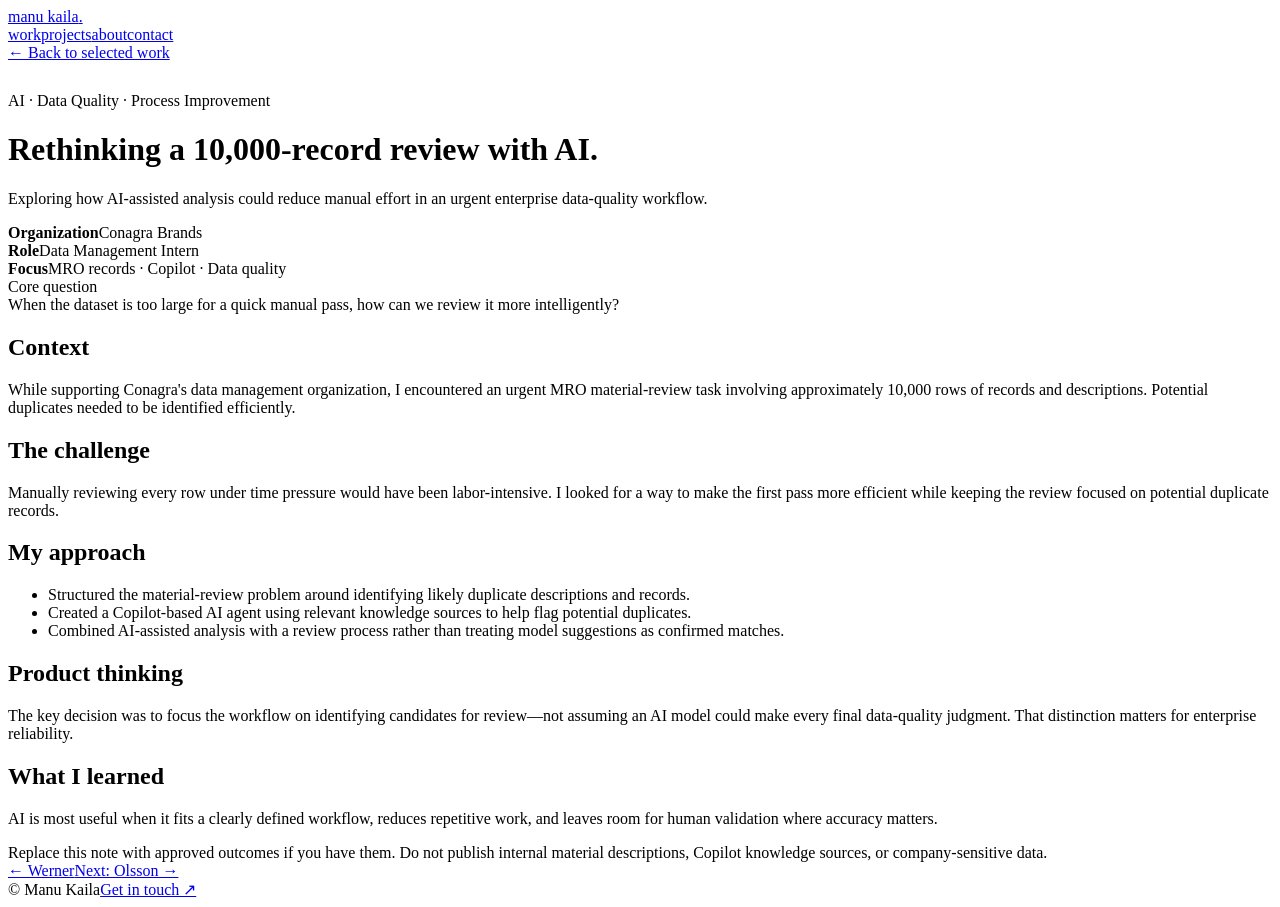
==== conagra.html @ 5d1b6601 "Initial Portfolio Upload Try 3" ====
<!doctype html><html lang="en"><head><meta charset="utf-8"><meta name="viewport" content="width=device-width, initial-scale=1"><title>Conagra Brands | Manu Kaila</title><link rel="stylesheet" href="../assets/style.css"></head><body><div class="wrap"><header class="nav"><a class="brand" href="../index.html">manu kaila<span style="color:var(--accent)">.</span></a><nav class="links"><a href="../index.html#work">work</a><a href="../index.html#projects">projects</a><a href="../index.html#about">about</a><a href="../index.html#contact">contact</a></nav></header><main><div class="case-hero"><a class="back" href="../index.html#work">← Back to selected work</a><div class="eyebrow" style="margin-top:30px">AI · Data Quality · Process Improvement</div><h1>Rethinking a 10,000-record review with AI.</h1><p class="lede">Exploring how AI-assisted analysis could reduce manual effort in an urgent enterprise data-quality workflow.</p></div><div class="meta"><div><strong>Organization</strong><span>Conagra Brands</span></div><div><strong>Role</strong><span>Data Management Intern</span></div><div><strong>Focus</strong><span>MRO records · Copilot · Data quality</span></div></div><div class="case-banner"><div class="banner-top">Core question</div><div class="banner-text">When the dataset is too large for a quick manual pass, how can we review it more intelligently?</div></div><article class="article"><h2>Context</h2><p>While supporting Conagra's data management organization, I encountered an urgent MRO material-review task involving approximately 10,000 rows of records and descriptions. Potential duplicates needed to be identified efficiently.</p><h2>The challenge</h2><p>Manually reviewing every row under time pressure would have been labor-intensive. I looked for a way to make the first pass more efficient while keeping the review focused on potential duplicate records.</p><h2>My approach</h2><ul><li>Structured the material-review problem around identifying likely duplicate descriptions and records.</li><li>Created a Copilot-based AI agent using relevant knowledge sources to help flag potential duplicates.</li><li>Combined AI-assisted analysis with a review process rather than treating model suggestions as confirmed matches.</li></ul><h2>Product thinking</h2><p>The key decision was to focus the workflow on identifying candidates for review—not assuming an AI model could make every final data-quality judgment. That distinction matters for enterprise reliability.</p><h2>What I learned</h2><div class="takeaway"><p>AI is most useful when it fits a clearly defined workflow, reduces repetitive work, and leaves room for human validation where accuracy matters.</p></div><div class="notice">Replace this note with approved outcomes if you have them. Do not publish internal material descriptions, Copilot knowledge sources, or company-sensitive data.</div><div class="next"><a href="werner.html">← Werner</a><a href="olsson.html">Next: Olsson →</a></div></article></main><footer class="footer"><span>© <span id="year"></span> Manu Kaila</span><a href="../index.html#contact">Get in touch ↗</a></footer></div><script src="../assets/main.js"></script></body></html>
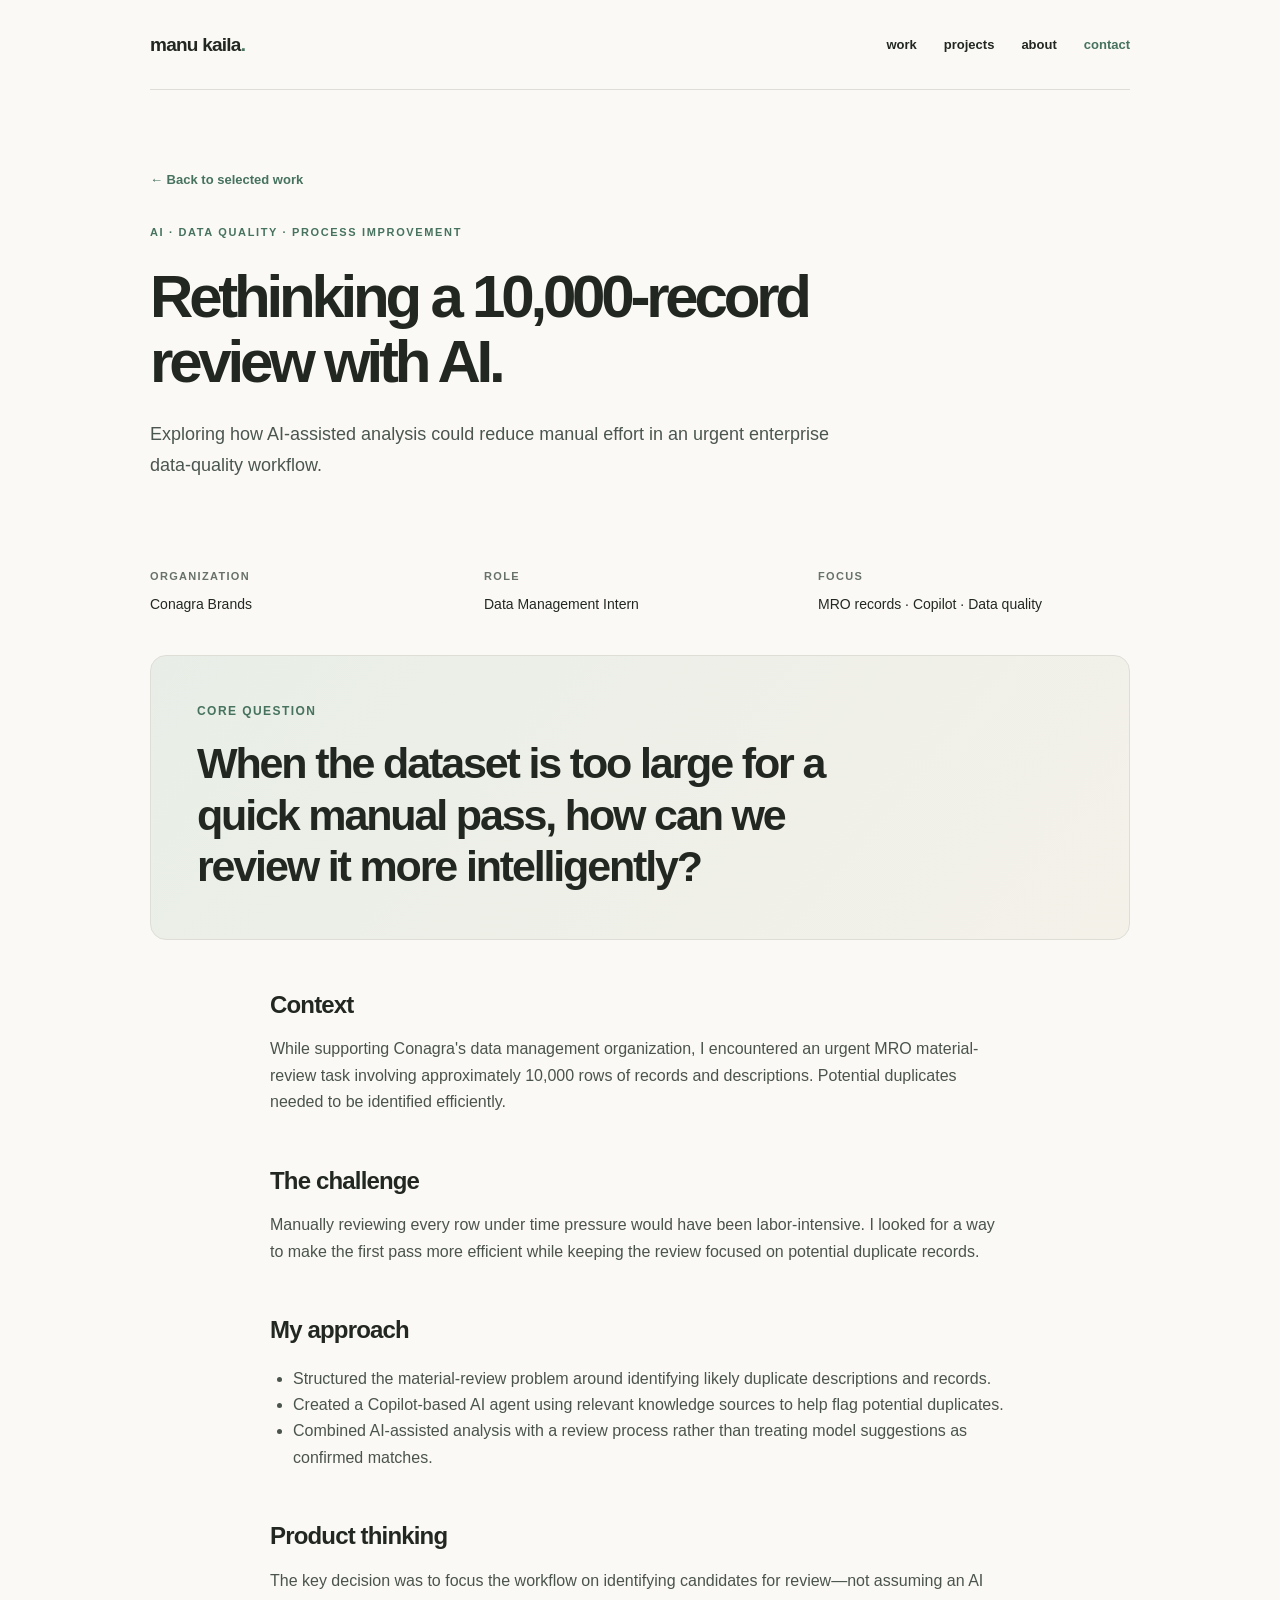
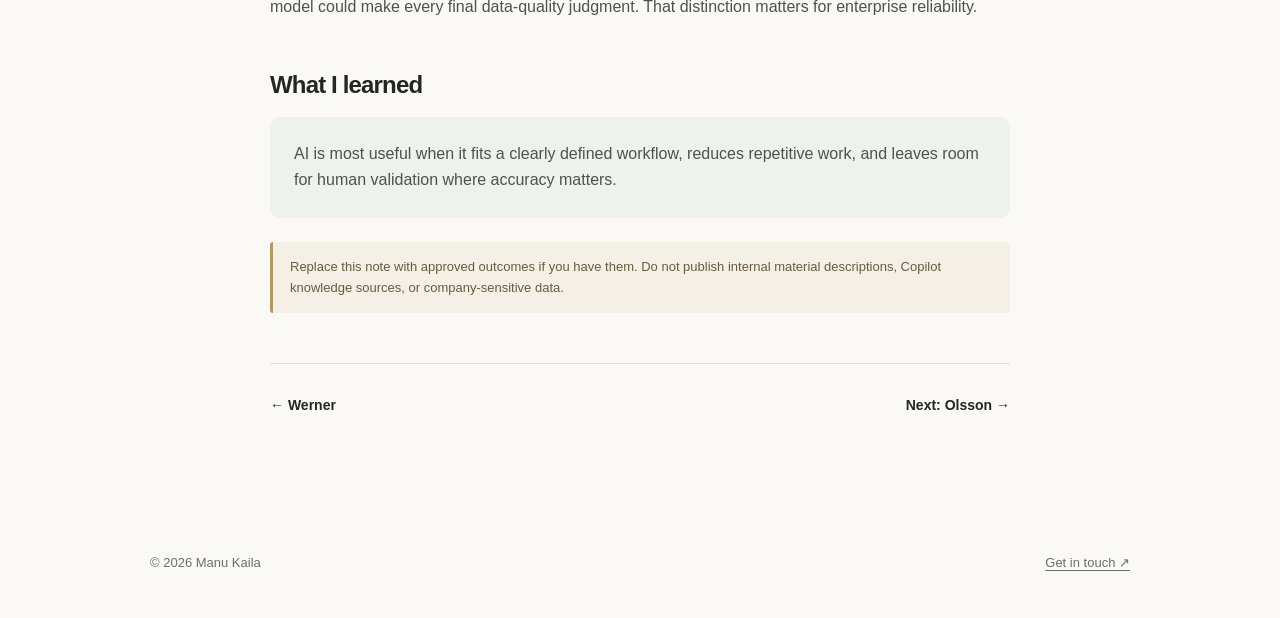
==== commit 646a98a4: "Updated CSS paths" ====
--- a/conagra.html
+++ b/conagra.html
@@ -1 +1 @@
-<!doctype html><html lang="en"><head><meta charset="utf-8"><meta name="viewport" content="width=device-width, initial-scale=1"><title>Conagra Brands | Manu Kaila</title><link rel="stylesheet" href="../assets/style.css"></head><body><div class="wrap"><header class="nav"><a class="brand" href="../index.html">manu kaila<span style="color:var(--accent)">.</span></a><nav class="links"><a href="../index.html#work">work</a><a href="../index.html#projects">projects</a><a href="../index.html#about">about</a><a href="../index.html#contact">contact</a></nav></header><main><div class="case-hero"><a class="back" href="../index.html#work">← Back to selected work</a><div class="eyebrow" style="margin-top:30px">AI · Data Quality · Process Improvement</div><h1>Rethinking a 10,000-record review with AI.</h1><p class="lede">Exploring how AI-assisted analysis could reduce manual effort in an urgent enterprise data-quality workflow.</p></div><div class="meta"><div><strong>Organization</strong><span>Conagra Brands</span></div><div><strong>Role</strong><span>Data Management Intern</span></div><div><strong>Focus</strong><span>MRO records · Copilot · Data quality</span></div></div><div class="case-banner"><div class="banner-top">Core question</div><div class="banner-text">When the dataset is too large for a quick manual pass, how can we review it more intelligently?</div></div><article class="article"><h2>Context</h2><p>While supporting Conagra's data management organization, I encountered an urgent MRO material-review task involving approximately 10,000 rows of records and descriptions. Potential duplicates needed to be identified efficiently.</p><h2>The challenge</h2><p>Manually reviewing every row under time pressure would have been labor-intensive. I looked for a way to make the first pass more efficient while keeping the review focused on potential duplicate records.</p><h2>My approach</h2><ul><li>Structured the material-review problem around identifying likely duplicate descriptions and records.</li><li>Created a Copilot-based AI agent using relevant knowledge sources to help flag potential duplicates.</li><li>Combined AI-assisted analysis with a review process rather than treating model suggestions as confirmed matches.</li></ul><h2>Product thinking</h2><p>The key decision was to focus the workflow on identifying candidates for review—not assuming an AI model could make every final data-quality judgment. That distinction matters for enterprise reliability.</p><h2>What I learned</h2><div class="takeaway"><p>AI is most useful when it fits a clearly defined workflow, reduces repetitive work, and leaves room for human validation where accuracy matters.</p></div><div class="notice">Replace this note with approved outcomes if you have them. Do not publish internal material descriptions, Copilot knowledge sources, or company-sensitive data.</div><div class="next"><a href="werner.html">← Werner</a><a href="olsson.html">Next: Olsson →</a></div></article></main><footer class="footer"><span>© <span id="year"></span> Manu Kaila</span><a href="../index.html#contact">Get in touch ↗</a></footer></div><script src="../assets/main.js"></script></body></html>
+<!doctype html><html lang="en"><head><meta charset="utf-8"><meta name="viewport" content="width=device-width, initial-scale=1"><title>Conagra Brands | Manu Kaila</title><link rel="stylesheet" href="style.css"></head><body><div class="wrap"><header class="nav"><a class="brand" href="index.html">manu kaila<span style="color:var(--accent)">.</span></a><nav class="links"><a href="../index.html#work">work</a><a href="../index.html#projects">projects</a><a href="../index.html#about">about</a><a href="../index.html#contact">contact</a></nav></header><main><div class="case-hero"><a class="back" href="../index.html#work">← Back to selected work</a><div class="eyebrow" style="margin-top:30px">AI · Data Quality · Process Improvement</div><h1>Rethinking a 10,000-record review with AI.</h1><p class="lede">Exploring how AI-assisted analysis could reduce manual effort in an urgent enterprise data-quality workflow.</p></div><div class="meta"><div><strong>Organization</strong><span>Conagra Brands</span></div><div><strong>Role</strong><span>Data Management Intern</span></div><div><strong>Focus</strong><span>MRO records · Copilot · Data quality</span></div></div><div class="case-banner"><div class="banner-top">Core question</div><div class="banner-text">When the dataset is too large for a quick manual pass, how can we review it more intelligently?</div></div><article class="article"><h2>Context</h2><p>While supporting Conagra's data management organization, I encountered an urgent MRO material-review task involving approximately 10,000 rows of records and descriptions. Potential duplicates needed to be identified efficiently.</p><h2>The challenge</h2><p>Manually reviewing every row under time pressure would have been labor-intensive. I looked for a way to make the first pass more efficient while keeping the review focused on potential duplicate records.</p><h2>My approach</h2><ul><li>Structured the material-review problem around identifying likely duplicate descriptions and records.</li><li>Created a Copilot-based AI agent using relevant knowledge sources to help flag potential duplicates.</li><li>Combined AI-assisted analysis with a review process rather than treating model suggestions as confirmed matches.</li></ul><h2>Product thinking</h2><p>The key decision was to focus the workflow on identifying candidates for review—not assuming an AI model could make every final data-quality judgment. That distinction matters for enterprise reliability.</p><h2>What I learned</h2><div class="takeaway"><p>AI is most useful when it fits a clearly defined workflow, reduces repetitive work, and leaves room for human validation where accuracy matters.</p></div><div class="notice">Replace this note with approved outcomes if you have them. Do not publish internal material descriptions, Copilot knowledge sources, or company-sensitive data.</div><div class="next"><a href="werner.html">← Werner</a><a href="olsson.html">Next: Olsson →</a></div></article></main><footer class="footer"><span>© <span id="year"></span> Manu Kaila</span><a href="../index.html#contact">Get in touch ↗</a></footer></div><script src="main.js"></script></body></html>
--- a/style.css
+++ b/style.css
@@ -0,0 +1 @@
+:root{--bg:#faf9f6;--paper:#fff;--ink:#222821;--muted:#68716a;--border:#deded6;--accent:#46725e;--tint:#edf2ed;--radius:13px}*{box-sizing:border-box}html{scroll-behavior:smooth}body{margin:0;background:var(--bg);color:var(--ink);font-family:Inter,ui-sans-serif,-apple-system,BlinkMacSystemFont,"Segoe UI",sans-serif;line-height:1.65}a{color:inherit;text-decoration:none}a:hover{color:var(--accent)}.wrap{max-width:1040px;margin:auto;padding:0 30px}.nav{display:flex;justify-content:space-between;align-items:center;padding:29px 0;border-bottom:1px solid var(--border)}.brand{font-weight:750;letter-spacing:-.04em;font-size:19px}.links{display:flex;gap:27px;align-items:center;font-size:13px;font-weight:600}.links a:last-child{color:var(--accent)}.hero{padding:110px 0 99px;max-width:810px}.eyebrow,.label{font-size:11px;text-transform:uppercase;letter-spacing:.15em;font-weight:750;color:var(--accent)}h1,h2,h3,p{margin-top:0}h1{font-size:clamp(43px,7vw,74px);letter-spacing:-.07em;line-height:1.08;margin:17px 0 25px;font-weight:750}h1 em{font-style:normal;color:var(--accent)}.lede{font-size:20px;line-height:1.7;color:#4c5650;max-width:720px}.button{display:inline-flex;gap:10px;align-items:center;border:1px solid var(--ink);background:var(--ink);color:white;padding:12px 18px;border-radius:7px;font-size:13px;font-weight:650}.button:hover{background:var(--accent);border-color:var(--accent);color:white}.button.outline{background:transparent;color:var(--ink)}.button.outline:hover{color:var(--accent);border-color:var(--accent)}.actions{display:flex;gap:11px;flex-wrap:wrap;margin-top:30px}section{padding:52px 0 62px;border-top:1px solid var(--border)}.section-head{display:flex;align-items:end;justify-content:space-between;gap:20px;margin-bottom:32px}.section-head h2{font-size:29px;letter-spacing:-.045em;margin:0}.section-head p{margin:0;color:var(--muted);font-size:13px}.work-list{display:grid;gap:18px}.work-card{display:grid;grid-template-columns:115px 1fr 24px;align-items:center;gap:25px;padding:26px 27px;border:1px solid var(--border);background:var(--paper);border-radius:var(--radius);transition:transform .15s,border-color .15s,box-shadow .15s}.work-card:hover,.project-card:hover{transform:translateY(-3px);border-color:#a6bbac;box-shadow:0 8px 25px #1835280c}.work-card .num{font-size:48px;color:#c8d5ca;letter-spacing:-.06em;font-weight:750}.work-card h3{font-size:21px;letter-spacing:-.04em;margin:5px 0 5px}.work-card p{color:var(--muted);font-size:14px;margin:0 0 10px}.tags{display:flex;flex-wrap:wrap;gap:7px}.tag{background:var(--tint);border-radius:4px;padding:4px 8px;font-size:10px;letter-spacing:.015em;color:#4e6857;font-weight:650}.arrow{color:var(--accent);font-size:22px}.grid{display:grid;grid-template-columns:repeat(3,1fr);gap:16px}.project-card{padding:25px;border:1px solid var(--border);background:var(--paper);border-radius:var(--radius);min-height:235px;transition:transform .15s,border-color .15s,box-shadow .15s}.project-card .symbol{font-size:24px;color:var(--accent);margin-bottom:20px}.project-card h3{font-size:18px;letter-spacing:-.03em;margin-bottom:7px}.project-card p{font-size:13px;color:var(--muted);margin-bottom:20px}.about{max-width:790px}.about p{font-size:16px;color:#4b544c}.footer{display:flex;justify-content:space-between;flex-wrap:wrap;gap:18px;padding:35px 0 45px;color:var(--muted);font-size:13px}.footer a{text-decoration:underline;text-underline-offset:3px}.footer .socials{display:flex;gap:19px}.case-hero{padding:76px 0 48px;max-width:780px}.back{font-size:13px;color:var(--accent);font-weight:650}.case-hero h1{font-size:clamp(38px,5.4vw,60px);margin-top:24px}.case-hero .lede{font-size:18px}.meta{display:grid;grid-template-columns:repeat(3,1fr);gap:22px;padding:20px 0 38px}.meta strong{display:block;font-size:11px;text-transform:uppercase;letter-spacing:.12em;color:var(--muted);margin-bottom:6px}.meta span{font-size:14px}.case-banner{background:linear-gradient(130deg,#e8eee7,#f4f1e9);border:1px solid var(--border);border-radius:16px;padding:46px;margin:0 0 40px}.banner-top{font-size:12px;font-weight:700;letter-spacing:.12em;text-transform:uppercase;color:var(--accent)}.banner-text{font-size:clamp(24px,4vw,43px);letter-spacing:-.05em;line-height:1.2;margin:16px 0 0;max-width:700px;font-weight:700}.article{max-width:740px;margin:auto;padding:0 0 80px}.article h2{font-size:24px;letter-spacing:-.035em;margin:45px 0 12px}.article p,.article li{font-size:16px;color:#4b544c}.article ul{padding-left:23px}.notice{background:#f4f0e5;border-left:3px solid #b39962;padding:14px 17px;color:#675c41;font-size:13px;border-radius:3px;margin:24px 0}.takeaway{background:var(--tint);padding:24px;border-radius:10px}.takeaway p{margin:0}.next{display:flex;justify-content:space-between;gap:20px;margin:50px 0 20px;padding-top:30px;border-top:1px solid var(--border);font-size:14px;font-weight:650}.smallnote{font-size:12px!important;color:var(--muted)!important}@media(max-width:700px){.wrap{padding:0 20px}.nav{padding:21px 0}.links{gap:13px;font-size:12px}.hero{padding:80px 0 65px}.lede{font-size:17px}section{padding:40px 0 50px}.section-head{align-items:start;flex-direction:column;gap:4px}.work-card{grid-template-columns:1fr 15px;padding:22px;gap:8px}.work-card .num{display:none}.grid{grid-template-columns:1fr}.project-card{min-height:unset}.meta{grid-template-columns:1fr;gap:14px}.case-banner{padding:28px}.case-hero{padding:52px 0 25px}.footer{padding-bottom:30px}}
